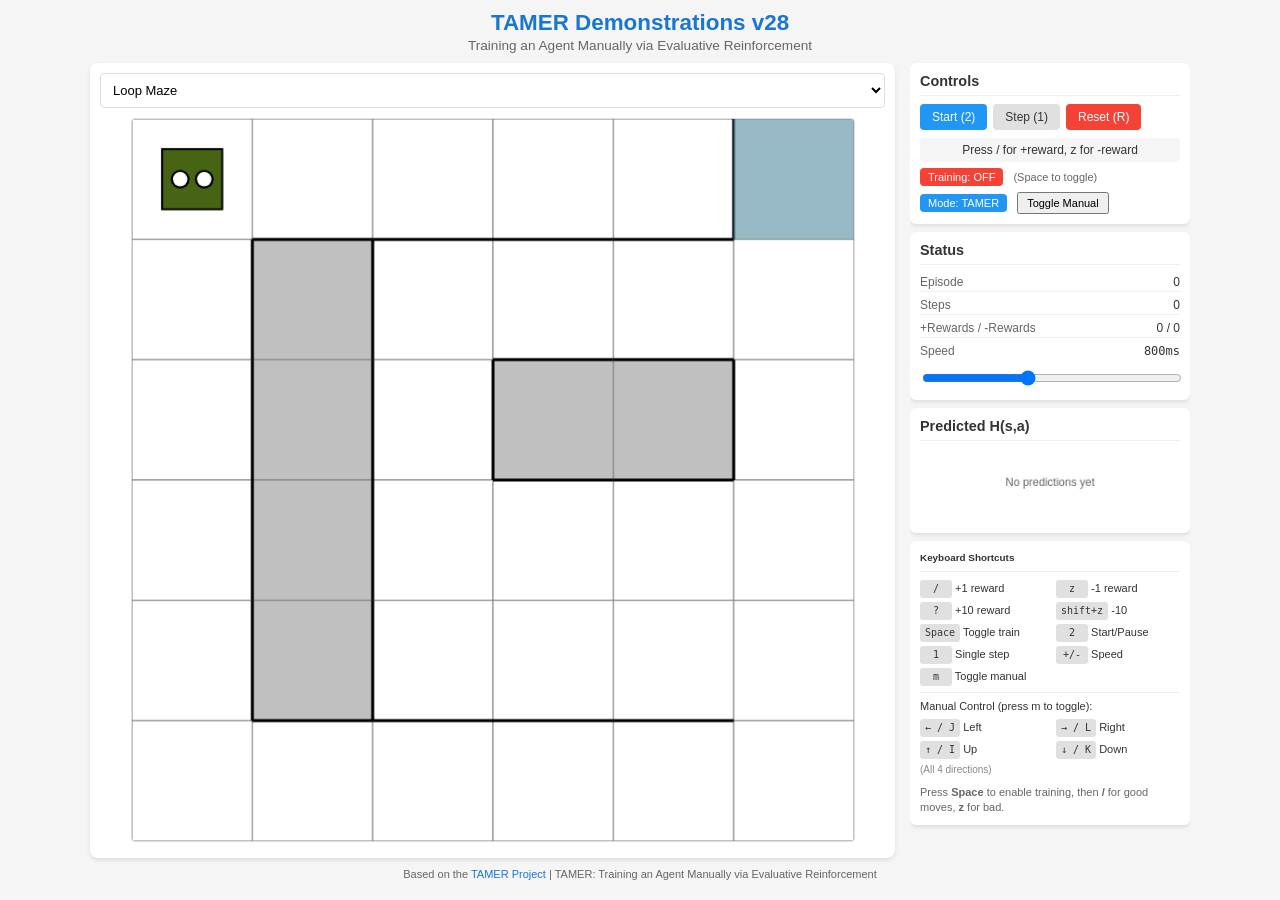
==== app.html @ c61ea343 "Update README.md and add intro landing page - Update README.md for GitHub publication - Add intro la" ====
<!DOCTYPE html>
<html lang="en">
<head>
    <meta charset="UTF-8">
    <meta name="viewport" content="width=device-width, initial-scale=1.0">
    <title>TAMER Demonstrations v28</title>
    <link rel="stylesheet" href="css/style.css?v=28">
</head>
<body>
    <div class="container">
        <header>
            <h1>TAMER Demonstrations v28</h1>
            <p>Training an Agent Manually via Evaluative Reinforcement</p>
        </header>

        <div class="main-content">
            <div class="canvas-container">
                <div class="env-selector">
                    <select id="environment-select">
                        <option value="loopmaze">Loop Maze</option>
                        <option value="mountaincar">Mountain Car</option>
                        <option value="cartpole">Cart Pole</option>
                        <option value="acrobot">Acrobot</option>
                        <option value="tetris">Tetris</option>
                        <option value="robotarm">Robot Arm</option>
                    </select>
                </div>
                <canvas id="game-canvas" width="400" height="400"></canvas>
            </div>

            <div class="sidebar">
                <div class="panel">
                    <h2>Controls</h2>
                    <div class="controls">
                        <button id="start-btn" class="primary">Start (2)</button>
                        <button id="step-btn" class="secondary">Step (1)</button>
                        <button id="reset-btn" class="danger">Reset (R)</button>
                    </div>
                    <div style="margin-top: 8px;">
                        <div id="reward-indicator">Press / for +reward, z for -reward</div>
                    </div>
                    <div style="margin-top: 6px; display: flex; align-items: center; gap: 10px;">
                        <span id="training-indicator" class="training-off">Training: OFF</span>
                        <span style="font-size: 11px; color: #666;">(Space to toggle)</span>
                    </div>
                    <div style="margin-top: 6px; display: flex; align-items: center; gap: 10px;">
                        <span id="mode-indicator" class="mode-tamer">Mode: TAMER</span>
                        <button id="mode-toggle-btn" class="secondary" style="padding: 3px 8px; font-size: 11px;">Toggle Manual</button>
                    </div>
                </div>

                <div class="panel">
                    <h2>Status</h2>
                    <div class="status">
                        <div class="status-item">
                            <span class="status-label">Episode</span>
                            <span class="status-value" id="episode-count">0</span>
                        </div>
                        <div class="status-item">
                            <span class="status-label">Steps</span>
                            <span class="status-value" id="step-count">0</span>
                        </div>
                        <div class="status-item">
                            <span class="status-label">+Rewards / -Rewards</span>
                            <span class="status-value"><span id="positive-rewards">0</span> / <span id="negative-rewards">0</span></span>
                        </div>
                        <div class="status-item">
                            <span class="status-label">Speed</span>
                            <span class="status-value" id="speed-indicator">800ms</span>
                        </div>
                    </div>
                    <div style="margin-top: 8px;">
                        <input type="range" id="speed-slider" min="0.001" max="2000" value="800" step="0.001" style="width: 100%;">
                    </div>
                </div>

                <div class="panel" id="action-values-panel">
                    <h2>Predicted H(s,a)</h2>
                    <canvas id="action-values-canvas" width="280" height="80"></canvas>
                    <div id="tetris-thumbnails-container" style="display: none;"></div>
                </div>

                <div class="panel instructions">
                    <h2>Keyboard Shortcuts</h2>
                    <div class="key-columns">
                        <div><span class="key">/</span> +1 reward</div>
                        <div><span class="key">z</span> -1 reward</div>
                        <div><span class="key">?</span> +10 reward</div>
                        <div><span class="key">shift+z</span> -10</div>
                        <div><span class="key">Space</span> Toggle train</div>
                        <div><span class="key">2</span> Start/Pause</div>
                        <div><span class="key">1</span> Single step</div>
                        <div><span class="key">+/-</span> Speed</div>
                        <div><span class="key">m</span> Toggle manual</div>
                    </div>
                    <div style="margin-top: 6px; padding-top: 6px; border-top: 1px solid #eee;">
                        <div style="font-weight: 500; margin-bottom: 4px; color: #333;">Manual Control (press m to toggle):</div>
                        <div id="manual-keys-info" class="key-columns">
                            <div><span class="key">← / J</span> Left</div>
                            <div><span class="key">→ / L</span> Right</div>
                            <div><span class="key">↑ / I</span> Up</div>
                            <div><span class="key">↓ / K</span> Down/None</div>
                        </div>
                        <div id="manual-env-note" style="font-size: 10px; color: #888; margin-top: 4px;">
                            (All 4 directions for Loop Maze/Robot Arm)
                        </div>
                    </div>
                    <p style="margin: 8px 0 0 0; color: #666;">
                        Press <b>Space</b> to enable training, then <b>/</b> for good moves, <b>z</b> for bad.
                    </p>
                </div>
            </div>
        </div>

        <footer>
            <p>Based on the <a href="https://github.com/bradknox/tamerproject" target="_blank">TAMER Project</a> | TAMER: Training an Agent Manually via Evaluative Reinforcement</p>
        </footer>
    </div>

    <script type="module">
        import { TamerApp } from './js/main.js?v=28';

        let app;

        // Default timestep durations in ms - from Java TAMER project
        // Continuous control (mountaincar, cartpole, acrobot, robotarm) use 200ms default
        // Discrete gridworld (loopmaze) uses 800ms from D05LoopMazeTamer.java
        // Tetris uses 150ms from TetrisTamerExp.java
        const DEFAULT_STEP_DURATIONS = {
            'loopmaze': 800,
            'mountaincar': 200,
            'cartpole': 200,
            'acrobot': 200,
            'tetris': 150,
            'robotarm': 200
        };

        function initApp(envName, useDefaultDuration = true) {
            if (app) {
                app.stop();
            }

            // Clear canvas before creating new app to prevent flashing
            const canvas = document.getElementById('game-canvas');
            const ctx = canvas.getContext('2d');
            ctx.clearRect(0, 0, canvas.width, canvas.height);

            // Reset manual control mode to TAMER when switching environments
            const modeIndicator = document.getElementById('mode-indicator');
            if (modeIndicator) {
                modeIndicator.textContent = 'Mode: TAMER';
                modeIndicator.className = 'mode-tamer';
            }

            // Get default duration for this environment
            const defaultDuration = DEFAULT_STEP_DURATIONS[envName] || 500;

            // Update slider to environment's default when switching environments
            if (useDefaultDuration) {
                document.getElementById('speed-slider').value = defaultDuration;
                updateSpeedIndicator(defaultDuration);
            }

            const stepDuration = useDefaultDuration ? defaultDuration : parseFloat(document.getElementById('speed-slider').value);

            app = new TamerApp('game-canvas', {
                environment: envName,
                stepDurationMs: stepDuration
            });

            app.onStep(() => updateStats());
            app.onEpisodeEnd((stats) => console.log('Episode ended:', stats));
            app.onReward((reward) => {
                updateStats();
                const indicator = document.getElementById('reward-indicator');
                indicator.textContent = reward > 0 ? `+${reward} reward given!` : `${reward} reward given!`;
                setTimeout(() => {
                    indicator.textContent = 'Press / for +reward, z for -reward';
                }, 400);
            });

            updateStats();
            updateManualKeysDisplay(envName);
        }

        function updateSpeedIndicator(speed) {
            let speedText;
            if (speed < 0.01) {
                speedText = speed.toFixed(3);
            } else if (speed < 1) {
                speedText = speed.toFixed(2);
            } else if (speed < 10) {
                speedText = speed.toFixed(1);
            } else {
                speedText = Math.round(speed).toString();
            }
            document.getElementById('speed-indicator').textContent = `${speedText}ms`;
        }

        function updateStats() {
            const stats = app.getStats();
            document.getElementById('episode-count').textContent = stats.totalEpisodes;
            document.getElementById('step-count').textContent = stats.stepsThisEp;
            document.getElementById('positive-rewards').textContent = stats.rewardsGiven.positive;
            document.getElementById('negative-rewards').textContent = stats.rewardsGiven.negative;

            // Update mode indicator
            const modeIndicator = document.getElementById('mode-indicator');
            if (modeIndicator) {
                modeIndicator.textContent = stats.isManualMode ? 'Mode: Manual' : 'Mode: TAMER';
                modeIndicator.className = stats.isManualMode ? 'mode-manual' : 'mode-tamer';
            }
        }

        // Update manual control keys display based on environment
        function updateManualKeysDisplay(envName) {
            const keysInfo = document.getElementById('manual-keys-info');
            const envNote = document.getElementById('manual-env-note');
            const toggleBtn = document.getElementById('mode-toggle-btn');

            if (!keysInfo || !envNote) return;

            if (envName === 'tetris') {
                keysInfo.innerHTML = '<div style="color: #888; font-style: italic;">Not available for Tetris</div>';
                envNote.textContent = '(Tetris uses extended actions)';
                if (toggleBtn) toggleBtn.disabled = true;
            } else if (envName === 'cartpole') {
                keysInfo.innerHTML = `
                    <div><span class="key">← / J</span> Push Left</div>
                    <div><span class="key">→ / L</span> Push Right</div>
                `;
                envNote.textContent = '(Only ←/→ for Cart Pole)';
                if (toggleBtn) toggleBtn.disabled = false;
            } else if (envName === 'mountaincar' || envName === 'acrobot') {
                keysInfo.innerHTML = `
                    <div><span class="key">← / J</span> Left/CCW</div>
                    <div><span class="key">↓ / K</span> Neutral</div>
                    <div><span class="key">→ / L</span> Right/CW</div>
                `;
                const name = envName === 'mountaincar' ? 'Mountain Car' : 'Acrobot';
                envNote.textContent = `(←/↓/→ for ${name}, no ↑)`;
                if (toggleBtn) toggleBtn.disabled = false;
            } else {
                // Loop Maze, Robot Arm - 4 directions
                keysInfo.innerHTML = `
                    <div><span class="key">← / J</span> Left</div>
                    <div><span class="key">→ / L</span> Right</div>
                    <div><span class="key">↑ / I</span> Up</div>
                    <div><span class="key">↓ / K</span> Down</div>
                `;
                envNote.textContent = '(All 4 directions)';
                if (toggleBtn) toggleBtn.disabled = false;
            }
        }

        initApp('loopmaze');

        document.getElementById('environment-select').addEventListener('change', (e) => {
            initApp(e.target.value);
        });

        document.getElementById('start-btn').addEventListener('click', () => {
            if (app.running) {
                app.pause();
                document.getElementById('start-btn').textContent = 'Start (2)';
            } else {
                app.start();
                document.getElementById('start-btn').textContent = 'Pause (2)';
            }
        });

        document.getElementById('step-btn').addEventListener('click', () => {
            if (!app.running) {
                app._singleStep();
                updateStats();
            }
        });

        document.getElementById('reset-btn').addEventListener('click', () => {
            app.reset();
            document.getElementById('start-btn').textContent = 'Start (2)';
            updateStats();
        });

        document.getElementById('speed-slider').addEventListener('input', (e) => {
            const speed = parseFloat(e.target.value);
            app.setStepDuration(speed);
            updateSpeedIndicator(speed);
        });

        document.getElementById('mode-toggle-btn').addEventListener('click', () => {
            const result = app.toggleManualControlMode();
            // Show feedback if Tetris (manual control not supported)
            if (result === false && document.getElementById('environment-select').value === 'tetris') {
                const indicator = document.getElementById('mode-indicator');
                const originalText = indicator.textContent;
                indicator.textContent = 'Manual control not supported for Tetris';
                indicator.style.color = '#f44336';
                setTimeout(() => {
                    indicator.textContent = originalText;
                    indicator.style.color = '';
                }, 2000);
            }
            updateStats();
        });

        setInterval(() => {
            document.getElementById('start-btn').textContent = app.running ? 'Pause (2)' : 'Start (2)';
        }, 100);
    </script>
</body>
</html>
---- css/style.css ----
/**
 * TAMER Web - Stylesheet
 */

* {
    box-sizing: border-box;
}

html, body {
    height: 100%;
    margin: 0;
    overflow: hidden;
}

body {
    font-family: -apple-system, BlinkMacSystemFont, 'Segoe UI', Roboto, Oxygen, Ubuntu, Cantarell, sans-serif;
    padding: 10px;
    background-color: #f5f5f5;
    color: #333;
}

.container {
    max-width: 1100px;
    height: 100%;
    margin: 0 auto;
    display: flex;
    flex-direction: column;
}

header {
    text-align: center;
    margin-bottom: 10px;
    flex-shrink: 0;
}

header h1 {
    margin: 0;
    font-size: 1.4em;
    color: #1976D2;
}

header p {
    margin: 2px 0 0 0;
    color: #666;
    font-size: 0.85em;
}

.main-content {
    display: flex;
    gap: 15px;
    flex: 1;
    min-height: 0;
    overflow: visible;
}

.canvas-container {
    flex: 1;
    background: white;
    border-radius: 8px;
    box-shadow: 0 2px 4px rgba(0,0,0,0.1);
    padding: 10px;
    display: flex;
    flex-direction: column;
    align-items: center;
    min-width: 0;
    min-height: 0;
    overflow: hidden;
}

.canvas-container canvas#game-canvas {
    display: block;
    border: 1px solid #ddd;
    border-radius: 4px;
    /* Size is controlled dynamically by JavaScript to maintain square aspect ratio */
    /* Center horizontally within flex column container */
    align-self: center;
}

/* Action values canvas in sidebar */
.panel canvas#action-values-canvas {
    display: block;
    width: 100%;
    height: auto;
}

/* Tetris thumbnails grid */
#tetris-thumbnails-container {
    display: flex;
    flex-wrap: wrap;
    gap: 4px;
    max-height: 300px;
    overflow-y: auto;
    padding: 2px;
}

.tetris-thumbnail {
    display: flex;
    flex-direction: column;
    align-items: center;
}

.tetris-thumbnail canvas {
    display: block;
}

.tetris-thumbnail .h-bar {
    display: block;
    margin-top: 1px;
    border: none;
}

.sidebar {
    width: 280px;
    flex-shrink: 0;
    display: flex;
    flex-direction: column;
    gap: 8px;
    overflow-y: auto;
}

.panel {
    background: white;
    border-radius: 6px;
    box-shadow: 0 2px 4px rgba(0,0,0,0.1);
    padding: 10px;
    flex-shrink: 0;
}

.panel h2 {
    margin: 0 0 8px 0;
    font-size: 0.9em;
    color: #333;
    border-bottom: 1px solid #eee;
    padding-bottom: 6px;
}

/* Controls */
.controls {
    display: flex;
    flex-wrap: wrap;
    gap: 6px;
}

.controls button {
    padding: 6px 12px;
    font-size: 12px;
    border: none;
    border-radius: 4px;
    cursor: pointer;
    transition: background-color 0.2s;
}

.controls button.primary {
    background-color: #2196F3;
    color: white;
}

.controls button.primary:hover {
    background-color: #1976D2;
}

.controls button.secondary {
    background-color: #e0e0e0;
    color: #333;
}

.controls button.secondary:hover {
    background-color: #bdbdbd;
}

.controls button.danger {
    background-color: #f44336;
    color: white;
}

.controls button.danger:hover {
    background-color: #d32f2f;
}

/* Status indicators */
.status {
    display: flex;
    flex-direction: column;
    gap: 4px;
}

.status-item {
    display: flex;
    justify-content: space-between;
    padding: 2px 0;
    border-bottom: 1px solid #f0f0f0;
    font-size: 12px;
}

.status-item:last-child {
    border-bottom: none;
}

.status-label {
    color: #666;
}

.status-value {
    font-weight: 500;
}

/* Training indicator */
#training-indicator {
    display: inline-block;
    padding: 3px 8px;
    border-radius: 4px;
    font-size: 11px;
    font-weight: 500;
}

.training-on {
    background-color: #4CAF50;
    color: white;
}

.training-off {
    background-color: #f44336;
    color: white;
}

/* Mode indicator (TAMER vs Manual) */
#mode-indicator {
    display: inline-block;
    padding: 3px 8px;
    border-radius: 4px;
    font-size: 11px;
    font-weight: 500;
}

.mode-tamer {
    background-color: #2196F3;
    color: white;
}

.mode-manual {
    background-color: #FF9800;
    color: white;
}

/* Reward indicator */
#reward-indicator {
    width: 100%;
    height: 24px;
    border-radius: 4px;
    transition: background-color 0.1s;
    display: flex;
    align-items: center;
    justify-content: center;
    font-weight: 500;
    font-size: 12px;
    background-color: #f5f5f5;
}

.flash-positive {
    background-color: #4CAF50 !important;
    color: white;
}

.flash-negative {
    background-color: #f44336 !important;
    color: white;
}

/* Instructions */
.instructions {
    font-size: 11px;
    line-height: 1.4;
}

.instructions h3 {
    margin: 0 0 4px 0;
    font-size: 12px;
    color: #333;
}

.key-list {
    list-style: none;
    padding: 0;
    margin: 0 0 8px 0;
}

.key-list li {
    margin-bottom: 2px;
    display: flex;
    align-items: center;
    gap: 8px;
}

.key {
    display: inline-block;
    min-width: 32px;
    padding: 2px 5px;
    background: #e0e0e0;
    border-radius: 3px;
    font-family: monospace;
    font-size: 10px;
    text-align: center;
}

/* Two-column key layout */
.key-columns {
    display: grid;
    grid-template-columns: 1fr 1fr;
    gap: 4px 12px;
}

/* Settings */
.settings label {
    display: flex;
    flex-direction: column;
    font-size: 12px;
}

.settings label span {
    margin-bottom: 4px;
    color: #666;
}

.settings select,
.settings input[type="range"] {
    width: 100%;
    padding: 6px;
    border: 1px solid #ddd;
    border-radius: 4px;
    font-size: 12px;
}

.settings input[type="range"] {
    padding: 0;
}

/* Environment selector */
.env-selector {
    margin-bottom: 10px;
    flex-shrink: 0;
    width: 100%;
    align-self: stretch;
}

.env-selector select {
    width: 100%;
    padding: 8px;
    font-size: 13px;
    border: 1px solid #ddd;
    border-radius: 4px;
    background-color: white;
}

/* Speed display */
#speed-indicator {
    font-family: monospace;
}

/* Footer */
footer {
    text-align: center;
    padding: 8px 0;
    color: #666;
    font-size: 11px;
    flex-shrink: 0;
}

footer p {
    margin: 2px 0;
}

footer a {
    color: #1976D2;
    text-decoration: none;
}

footer a:hover {
    text-decoration: underline;
}

/* Responsive */
@media (max-width: 768px) {
    body {
        overflow: auto;
    }

    .main-content {
        flex-direction: column;
    }

    .sidebar {
        width: 100%;
    }

    .canvas-container {
        min-height: 300px;
    }
}

@media (max-height: 700px) {
    header h1 {
        font-size: 1.2em;
    }

    header p {
        display: none;
    }

    .panel {
        padding: 8px;
    }

    .panel h2 {
        margin-bottom: 6px;
        padding-bottom: 4px;
    }
}

/* ===================== */
/* Intro/Landing Page    */
/* ===================== */

.intro-page {
    overflow: auto;
    display: flex;
    justify-content: center;
    align-items: flex-start;
    min-height: 100vh;
    padding: 40px 20px;
}

.intro-container {
    max-width: 600px;
    width: 100%;
}

.intro-header {
    text-align: center;
    margin-bottom: 30px;
}

.intro-header h1 {
    font-size: 2.2em;
    color: #1976D2;
    margin: 0 0 10px 0;
}

.intro-header .tagline {
    font-size: 1.1em;
    color: #555;
    margin: 0;
}

.intro-content {
    background: white;
    border-radius: 8px;
    box-shadow: 0 2px 8px rgba(0,0,0,0.1);
    padding: 30px;
}

.intro-content section {
    margin-bottom: 25px;
}

.intro-content section:last-of-type {
    margin-bottom: 30px;
}

.intro-content h2 {
    font-size: 1.1em;
    color: #333;
    margin: 0 0 12px 0;
    text-transform: uppercase;
    letter-spacing: 0.5px;
}

.how-it-works ol {
    margin: 0 0 15px 0;
    padding-left: 24px;
}

.how-it-works li {
    margin-bottom: 8px;
    line-height: 1.5;
}

.how-it-works p {
    margin: 0;
    color: #555;
    line-height: 1.5;
}

.tip {
    background: #f8f9fa;
    border-left: 3px solid #1976D2;
    padding: 15px;
    border-radius: 0 6px 6px 0;
}

.tip p {
    margin: 0;
    color: #555;
    line-height: 1.6;
}

.keys-section .keys-grid {
    display: flex;
    gap: 40px;
}

.keys-group h3 {
    font-size: 0.9em;
    color: #666;
    margin: 0 0 8px 0;
    font-weight: 500;
}

.keys-group > div {
    margin-bottom: 6px;
    font-size: 0.95em;
}

.intro-content .key {
    min-width: 40px;
}

.start-button {
    display: block;
    width: 100%;
    padding: 16px 32px;
    font-size: 1.2em;
    font-weight: 600;
    text-align: center;
    text-decoration: none;
    color: white;
    background-color: #1976D2;
    border: none;
    border-radius: 6px;
    cursor: pointer;
    transition: background-color 0.2s;
}

.start-button:hover {
    background-color: #1565C0;
}

.intro-footer {
    text-align: center;
    margin-top: 20px;
    color: #888;
    font-size: 0.85em;
}

.intro-footer a {
    color: #1976D2;
    text-decoration: none;
}

.intro-footer a:hover {
    text-decoration: underline;
}

@media (max-width: 480px) {
    .intro-page {
        padding: 20px 15px;
    }

    .intro-content {
        padding: 20px;
    }

    .keys-section .keys-grid {
        flex-direction: column;
        gap: 20px;
    }
}
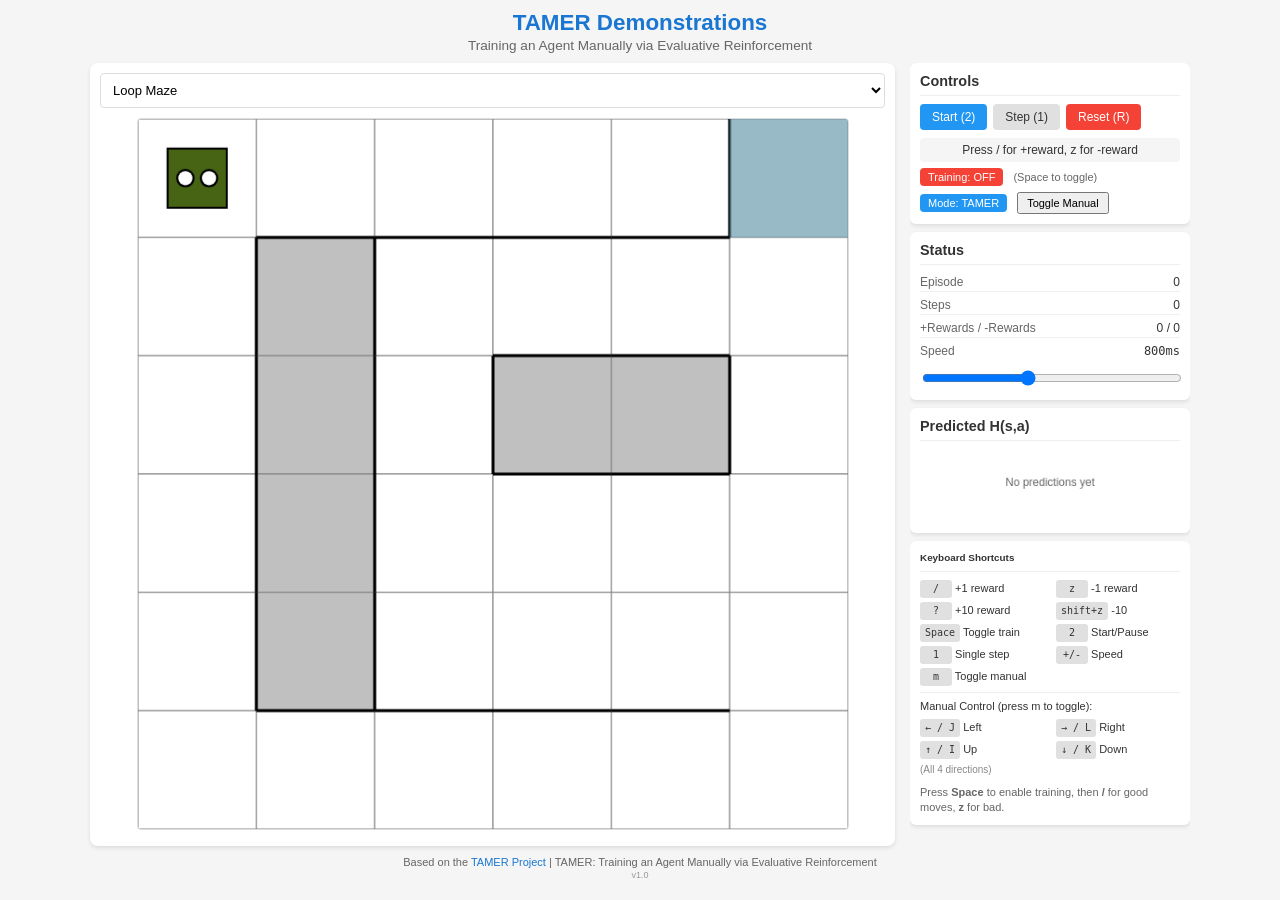
==== commit 38022315: "Release v1.0 - README updates and UI polish - Update README with strengths/weaknesses section and cl" ====
--- a/app.html
+++ b/app.html
@@ -3,13 +3,13 @@
 <head>
     <meta charset="UTF-8">
     <meta name="viewport" content="width=device-width, initial-scale=1.0">
-    <title>TAMER Demonstrations v28</title>
-    <link rel="stylesheet" href="css/style.css?v=28">
+    <title>TAMER Demonstrations</title>
+    <link rel="stylesheet" href="css/style.css?v=29">
 </head>
 <body>
     <div class="container">
         <header>
-            <h1>TAMER Demonstrations v28</h1>
+            <h1>TAMER Demonstrations</h1>
             <p>Training an Agent Manually via Evaluative Reinforcement</p>
         </header>
 
@@ -38,6 +38,9 @@
                     </div>
                     <div style="margin-top: 8px;">
                         <div id="reward-indicator">Press / for +reward, z for -reward</div>
+                    </div>
+                    <div id="tetris-feedback-note" style="display: none; margin-top: 8px; padding: 8px; background: #fff3cd; border-left: 3px solid #ffc107; border-radius: 0 4px 4px 0; font-size: 11px; line-height: 1.4;">
+                        <strong>Tetris tip:</strong> Give feedback for the <em>prior</em> piece placement. Do not give feedback for the piece currently in motion, which TAMER will misinterpret.
                     </div>
                     <div style="margin-top: 6px; display: flex; align-items: center; gap: 10px;">
                         <span id="training-indicator" class="training-off">Training: OFF</span>
@@ -114,11 +117,12 @@
 
         <footer>
             <p>Based on the <a href="https://github.com/bradknox/tamerproject" target="_blank">TAMER Project</a> | TAMER: Training an Agent Manually via Evaluative Reinforcement</p>
+            <p style="font-size: 9px; color: #999;">v1.0</p>
         </footer>
     </div>
 
     <script type="module">
-        import { TamerApp } from './js/main.js?v=28';
+        import { TamerApp } from './js/main.js?v=29';
 
         let app;
 
@@ -181,6 +185,12 @@
 
             updateStats();
             updateManualKeysDisplay(envName);
+
+            // Show/hide Tetris feedback note
+            const tetrisNote = document.getElementById('tetris-feedback-note');
+            if (tetrisNote) {
+                tetrisNote.style.display = envName === 'tetris' ? 'block' : 'none';
+            }
         }
 
         function updateSpeedIndicator(speed) {
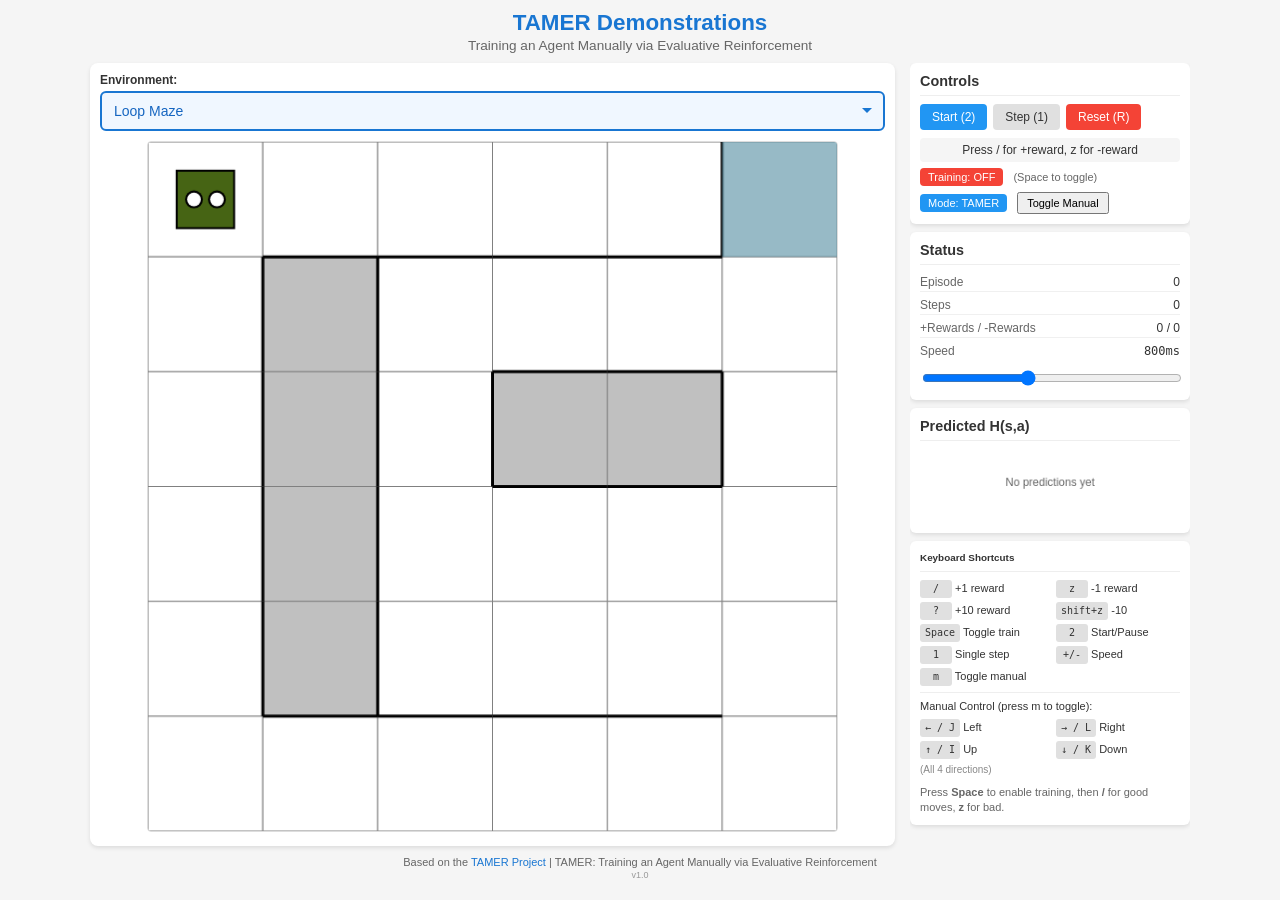
==== commit 871c9e4d: "Make environment dropdown more prominent - Add label and blue highlight for first-time users - Highl" ====
--- a/app.html
+++ b/app.html
@@ -4,7 +4,7 @@
     <meta charset="UTF-8">
     <meta name="viewport" content="width=device-width, initial-scale=1.0">
     <title>TAMER Demonstrations</title>
-    <link rel="stylesheet" href="css/style.css?v=29">
+    <link rel="stylesheet" href="css/style.css?v=31">
 </head>
 <body>
     <div class="container">
@@ -16,13 +16,14 @@
         <div class="main-content">
             <div class="canvas-container">
                 <div class="env-selector">
+                    <label for="environment-select">Environment:</label>
                     <select id="environment-select">
                         <option value="loopmaze">Loop Maze</option>
+                        <option value="tetris">Tetris</option>
                         <option value="mountaincar">Mountain Car</option>
                         <option value="cartpole">Cart Pole</option>
+                        <option value="robotarm">Robot Arm</option>
                         <option value="acrobot">Acrobot</option>
-                        <option value="tetris">Tetris</option>
-                        <option value="robotarm">Robot Arm</option>
                     </select>
                 </div>
                 <canvas id="game-canvas" width="400" height="400"></canvas>
@@ -265,9 +266,16 @@
 
         initApp('loopmaze');
 
-        document.getElementById('environment-select').addEventListener('change', (e) => {
+        // Highlight dropdown until first interaction
+        const envSelect = document.getElementById('environment-select');
+        envSelect.classList.add('highlight');
+        envSelect.addEventListener('change', (e) => {
+            envSelect.classList.remove('highlight');
             initApp(e.target.value);
-        });
+        }, { once: false });
+        envSelect.addEventListener('click', () => {
+            envSelect.classList.remove('highlight');
+        }, { once: true });
 
         document.getElementById('start-btn').addEventListener('click', () => {
             if (app.running) {
--- a/css/style.css
+++ b/css/style.css
@@ -342,13 +342,52 @@
     align-self: stretch;
 }
 
+.env-selector label {
+    display: block;
+    font-size: 12px;
+    font-weight: 600;
+    color: #333;
+    margin-bottom: 4px;
+}
+
 .env-selector select {
     width: 100%;
-    padding: 8px;
-    font-size: 13px;
+    padding: 10px 12px;
+    font-size: 14px;
+    font-weight: 500;
     border: 1px solid #ddd;
-    border-radius: 4px;
+    border-radius: 6px;
     background-color: white;
+    color: #333;
+    cursor: pointer;
+    appearance: none;
+    background-image: url("data:image/svg+xml,%3Csvg xmlns='http://www.w3.org/2000/svg' width='12' height='12' viewBox='0 0 12 12'%3E%3Cpath fill='%23666' d='M6 8L1 3h10z'/%3E%3C/svg%3E");
+    background-repeat: no-repeat;
+    background-position: right 10px center;
+    transition: all 0.3s ease;
+}
+
+.env-selector select:hover {
+    border-color: #999;
+}
+
+.env-selector select:focus {
+    outline: none;
+    border-color: #1976D2;
+    box-shadow: 0 0 0 2px rgba(25, 118, 210, 0.2);
+}
+
+/* Highlighted state for first-time users */
+.env-selector select.highlight {
+    border: 2px solid #1976D2;
+    background-color: #f0f7ff;
+    color: #1565C0;
+    background-image: url("data:image/svg+xml,%3Csvg xmlns='http://www.w3.org/2000/svg' width='12' height='12' viewBox='0 0 12 12'%3E%3Cpath fill='%231976D2' d='M6 8L1 3h10z'/%3E%3C/svg%3E");
+}
+
+.env-selector select.highlight:hover {
+    background-color: #e3f2fd;
+    border-color: #1565C0;
 }
 
 /* Speed display */
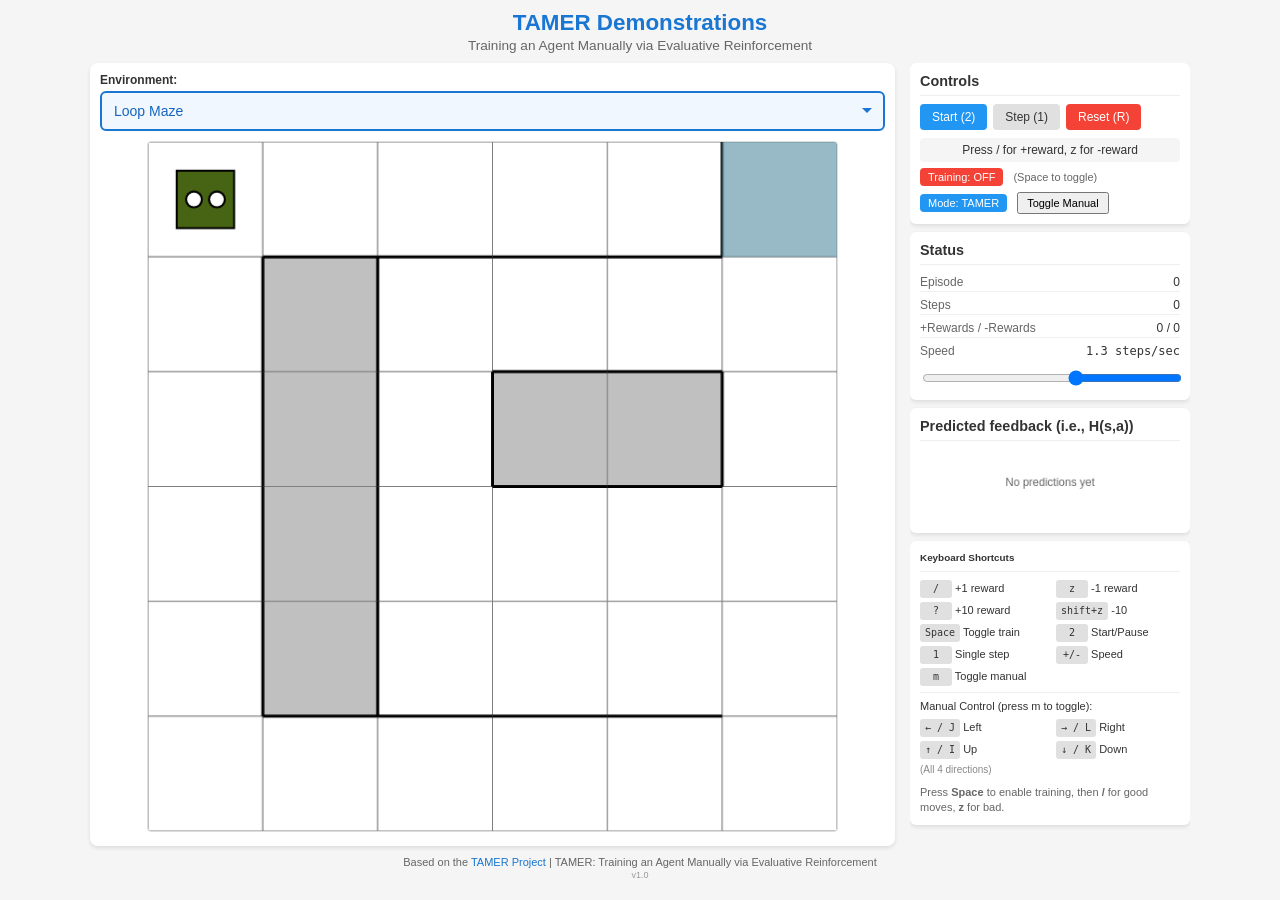
==== commit c340ae0d: "Reverse speed slider, flash training indicator, fix env switch leak - Speed slider now goes left=slo" ====
--- a/app.html
+++ b/app.html
@@ -70,16 +70,16 @@
                         </div>
                         <div class="status-item">
                             <span class="status-label">Speed</span>
-                            <span class="status-value" id="speed-indicator">800ms</span>
+                            <span class="status-value" id="speed-indicator">1.3 steps/sec</span>
                         </div>
                     </div>
                     <div style="margin-top: 8px;">
-                        <input type="range" id="speed-slider" min="0.001" max="2000" value="800" step="0.001" style="width: 100%;">
+                        <input type="range" id="speed-slider" min="0.001" max="2000" value="800" step="0.001" style="width: 100%; transform: scaleX(-1);">
                     </div>
                 </div>
 
                 <div class="panel" id="action-values-panel">
-                    <h2>Predicted H(s,a)</h2>
+                    <h2>Predicted feedback (i.e., H(s,a))</h2>
                     <canvas id="action-values-canvas" width="280" height="80"></canvas>
                     <div id="tetris-thumbnails-container" style="display: none;"></div>
                 </div>
@@ -142,7 +142,7 @@
 
         function initApp(envName, useDefaultDuration = true) {
             if (app) {
-                app.stop();
+                app.destroy();
             }
 
             // Clear canvas before creating new app to prevent flashing
@@ -194,18 +194,17 @@
             }
         }
 
-        function updateSpeedIndicator(speed) {
+        function updateSpeedIndicator(ms) {
+            const freq = 1000 / ms;
             let speedText;
-            if (speed < 0.01) {
-                speedText = speed.toFixed(3);
-            } else if (speed < 1) {
-                speedText = speed.toFixed(2);
-            } else if (speed < 10) {
-                speedText = speed.toFixed(1);
+            if (freq >= 100) {
+                speedText = Math.round(freq).toString();
+            } else if (freq >= 1) {
+                speedText = freq.toFixed(1);
             } else {
-                speedText = Math.round(speed).toString();
-            }
-            document.getElementById('speed-indicator').textContent = `${speedText}ms`;
+                speedText = freq.toFixed(2);
+            }
+            document.getElementById('speed-indicator').textContent = `${speedText} steps/sec`;
         }
 
         function updateStats() {
--- a/css/style.css
+++ b/css/style.css
@@ -211,6 +211,7 @@
     border-radius: 4px;
     font-size: 11px;
     font-weight: 500;
+    transition: background-color 0.15s, transform 0.15s;
 }
 
 .training-on {
@@ -221,6 +222,11 @@
 .training-off {
     background-color: #f44336;
     color: white;
+}
+
+.training-off-flash {
+    background-color: #ff8a80;
+    transform: scale(1.15);
 }
 
 /* Mode indicator (TAMER vs Manual) */
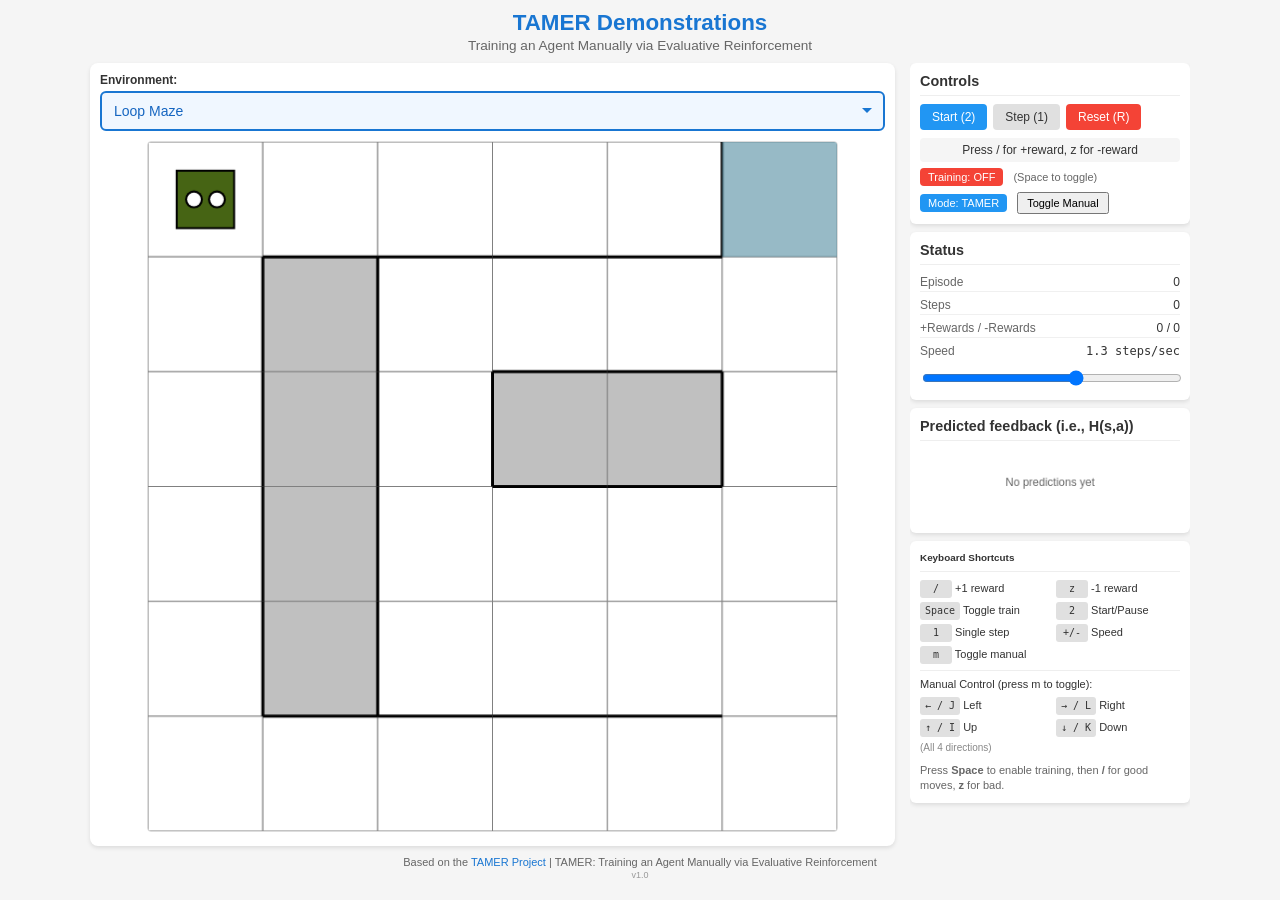
==== commit 0dd212fe: "UI polish: Tetris tip overlay, slider fix, button states, remove +/-10 keys - Show Tetris feedback t" ====
--- a/app.html
+++ b/app.html
@@ -27,6 +27,14 @@
                     </select>
                 </div>
                 <canvas id="game-canvas" width="400" height="400"></canvas>
+                <div id="tetris-tip-overlay" style="display: none; position: absolute; top: 0; left: 0; right: 0; bottom: 0; background: rgba(0,0,0,0.7); display: none; align-items: center; justify-content: center; z-index: 10;">
+                    <div style="background: #fff; border-radius: 8px; padding: 24px; max-width: 320px; text-align: center; box-shadow: 0 4px 20px rgba(0,0,0,0.3);">
+                        <div style="font-size: 24px; margin-bottom: 12px;">&#9888;</div>
+                        <p style="margin: 0 0 8px 0; font-size: 14px; font-weight: 600;">Tetris Feedback Tip</p>
+                        <p style="margin: 0 0 16px 0; font-size: 13px; line-height: 1.5; color: #444;">Give feedback for the <em>prior</em> piece placement, not the piece currently in motion. Feedback for the current piece will be misinterpreted by TAMER.</p>
+                        <button id="tetris-tip-dismiss" style="padding: 8px 24px; font-size: 13px; background: #4CAF50; color: white; border: none; border-radius: 4px; cursor: pointer;">Got it</button>
+                    </div>
+                </div>
             </div>
 
             <div class="sidebar">
@@ -74,7 +82,7 @@
                         </div>
                     </div>
                     <div style="margin-top: 8px;">
-                        <input type="range" id="speed-slider" min="0.001" max="2000" value="800" step="0.001" style="width: 100%; transform: scaleX(-1);">
+                        <input type="range" id="speed-slider" min="0" max="2000" value="1200" step="1" style="width: 100%;">
                     </div>
                 </div>
 
@@ -89,8 +97,6 @@
                     <div class="key-columns">
                         <div><span class="key">/</span> +1 reward</div>
                         <div><span class="key">z</span> -1 reward</div>
-                        <div><span class="key">?</span> +10 reward</div>
-                        <div><span class="key">shift+z</span> -10</div>
                         <div><span class="key">Space</span> Toggle train</div>
                         <div><span class="key">2</span> Start/Pause</div>
                         <div><span class="key">1</span> Single step</div>
@@ -123,7 +129,7 @@
     </div>
 
     <script type="module">
-        import { TamerApp } from './js/main.js?v=29';
+        import { TamerApp } from './js/main.js?v=30';
 
         let app;
 
@@ -162,11 +168,11 @@
 
             // Update slider to environment's default when switching environments
             if (useDefaultDuration) {
-                document.getElementById('speed-slider').value = defaultDuration;
+                document.getElementById('speed-slider').value = 2000 - defaultDuration;
                 updateSpeedIndicator(defaultDuration);
             }
 
-            const stepDuration = useDefaultDuration ? defaultDuration : parseFloat(document.getElementById('speed-slider').value);
+            const stepDuration = useDefaultDuration ? defaultDuration : Math.max(0.001, 2000 - parseFloat(document.getElementById('speed-slider').value));
 
             app = new TamerApp('game-canvas', {
                 environment: envName,
@@ -187,10 +193,14 @@
             updateStats();
             updateManualKeysDisplay(envName);
 
-            // Show/hide Tetris feedback note
+            // Show/hide Tetris feedback note and overlay
             const tetrisNote = document.getElementById('tetris-feedback-note');
             if (tetrisNote) {
                 tetrisNote.style.display = envName === 'tetris' ? 'block' : 'none';
+            }
+            const tetrisOverlay = document.getElementById('tetris-tip-overlay');
+            if (tetrisOverlay) {
+                tetrisOverlay.style.display = envName === 'tetris' ? 'flex' : 'none';
             }
         }
 
@@ -279,10 +289,8 @@
         document.getElementById('start-btn').addEventListener('click', () => {
             if (app.running) {
                 app.pause();
-                document.getElementById('start-btn').textContent = 'Start (2)';
             } else {
                 app.start();
-                document.getElementById('start-btn').textContent = 'Pause (2)';
             }
         });
 
@@ -295,14 +303,13 @@
 
         document.getElementById('reset-btn').addEventListener('click', () => {
             app.reset();
-            document.getElementById('start-btn').textContent = 'Start (2)';
             updateStats();
         });
 
         document.getElementById('speed-slider').addEventListener('input', (e) => {
-            const speed = parseFloat(e.target.value);
-            app.setStepDuration(speed);
-            updateSpeedIndicator(speed);
+            const ms = Math.max(0.001, 2000 - parseFloat(e.target.value));
+            app.setStepDuration(ms);
+            updateSpeedIndicator(ms);
         });
 
         document.getElementById('mode-toggle-btn').addEventListener('click', () => {
@@ -321,8 +328,23 @@
             updateStats();
         });
 
+        document.getElementById('tetris-tip-dismiss').addEventListener('click', () => {
+            document.getElementById('tetris-tip-overlay').style.display = 'none';
+        });
+
         setInterval(() => {
-            document.getElementById('start-btn').textContent = app.running ? 'Pause (2)' : 'Start (2)';
+            const btn = document.getElementById('start-btn');
+            const neverStarted = !app.running && !app.paused && app.totalEpisodes === 0;
+            if (app.running) {
+                btn.textContent = 'Pause (2)';
+                btn.classList.remove('pulse');
+            } else if (neverStarted) {
+                btn.textContent = 'Start (2)';
+                btn.classList.add('pulse');
+            } else {
+                btn.textContent = 'Resume (2)';
+                btn.classList.remove('pulse');
+            }
         }, 100);
     </script>
 </body>
--- a/css/style.css
+++ b/css/style.css
@@ -54,6 +54,7 @@
 }
 
 .canvas-container {
+    position: relative;
     flex: 1;
     background: white;
     border-radius: 8px;
@@ -157,6 +158,15 @@
 
 .controls button.primary:hover {
     background-color: #1976D2;
+}
+
+.controls button.pulse {
+    animation: pulse-btn 1.5s ease-in-out infinite;
+}
+
+@keyframes pulse-btn {
+    0%, 100% { box-shadow: 0 0 0 0 rgba(33, 150, 243, 0.5); }
+    50% { box-shadow: 0 0 0 8px rgba(33, 150, 243, 0); }
 }
 
 .controls button.secondary {
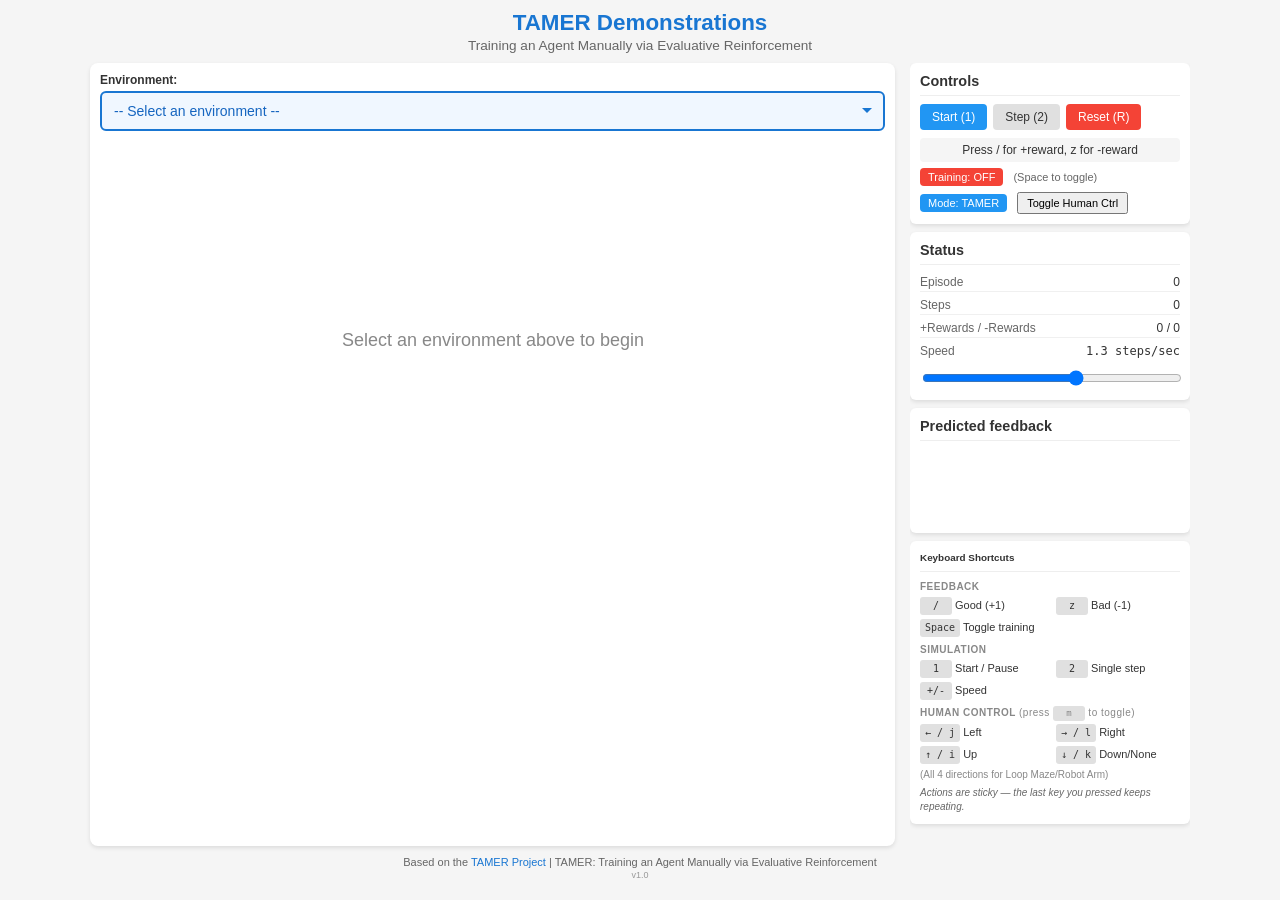
==== commit ffa1d03d: "UI/UX feedback improvements: overlays, naming, key bindings, layout - Add credit assignment timing t" ====
--- a/app.html
+++ b/app.html
@@ -18,6 +18,7 @@
                 <div class="env-selector">
                     <label for="environment-select">Environment:</label>
                     <select id="environment-select">
+                        <option value="" disabled selected>-- Select an environment --</option>
                         <option value="loopmaze">Loop Maze</option>
                         <option value="tetris">Tetris</option>
                         <option value="mountaincar">Mountain Car</option>
@@ -35,14 +36,30 @@
                         <button id="tetris-tip-dismiss" style="padding: 8px 24px; font-size: 13px; background: #4CAF50; color: white; border: none; border-radius: 4px; cursor: pointer;">Got it</button>
                     </div>
                 </div>
+                <div id="credit-tip-overlay" style="display: none; position: absolute; top: 0; left: 0; right: 0; bottom: 0; background: rgba(0,0,0,0.7); align-items: center; justify-content: center; z-index: 10;">
+                    <div style="background: #fff; border-radius: 8px; padding: 24px; max-width: 340px; text-align: center; box-shadow: 0 4px 20px rgba(0,0,0,0.3);">
+                        <div style="font-size: 24px; margin-bottom: 12px;">&#9201;</div>
+                        <p style="margin: 0 0 8px 0; font-size: 14px; font-weight: 600;">Feedback Timing Tip</p>
+                        <p style="margin: 0 0 16px 0; font-size: 13px; line-height: 1.5; color: #444;">Once you toggle training on, try to give feedback (<b>/</b> or <b>z</b>) as quickly as possible after the action you&rsquo;re rating. That said, the system does expect small delays and handles them automatically &mdash; just do your best!</p>
+                        <button id="credit-tip-dismiss" style="padding: 8px 24px; font-size: 13px; background: #4CAF50; color: white; border: none; border-radius: 4px; cursor: pointer;">Got it</button>
+                    </div>
+                </div>
+                <div id="human-control-overlay" style="display: none; position: absolute; top: 0; left: 0; right: 0; bottom: 0; background: rgba(0,0,0,0.7); align-items: center; justify-content: center; z-index: 10;">
+                    <div style="background: #fff; border-radius: 8px; padding: 24px; max-width: 340px; text-align: center; box-shadow: 0 4px 20px rgba(0,0,0,0.3);">
+                        <div style="font-size: 24px; margin-bottom: 12px;">&#127918;</div>
+                        <p style="margin: 0 0 8px 0; font-size: 14px; font-weight: 600;">Human Control Mode</p>
+                        <p id="human-control-overlay-text" style="margin: 0 0 16px 0; font-size: 13px; line-height: 1.5; color: #444;"></p>
+                        <button id="human-control-dismiss" style="padding: 8px 24px; font-size: 13px; background: #4CAF50; color: white; border: none; border-radius: 4px; cursor: pointer;">Got it</button>
+                    </div>
+                </div>
             </div>
 
             <div class="sidebar">
                 <div class="panel">
                     <h2>Controls</h2>
                     <div class="controls">
-                        <button id="start-btn" class="primary">Start (2)</button>
-                        <button id="step-btn" class="secondary">Step (1)</button>
+                        <button id="start-btn" class="primary">Start (1)</button>
+                        <button id="step-btn" class="secondary">Step (2)</button>
                         <button id="reset-btn" class="danger">Reset (R)</button>
                     </div>
                     <div style="margin-top: 8px;">
@@ -56,8 +73,8 @@
                         <span style="font-size: 11px; color: #666;">(Space to toggle)</span>
                     </div>
                     <div style="margin-top: 6px; display: flex; align-items: center; gap: 10px;">
-                        <span id="mode-indicator" class="mode-tamer">Mode: TAMER</span>
-                        <button id="mode-toggle-btn" class="secondary" style="padding: 3px 8px; font-size: 11px;">Toggle Manual</button>
+                        <span id="mode-indicator" class="mode-tamer" style="white-space: nowrap;">Mode: TAMER</span>
+                        <button id="mode-toggle-btn" class="secondary" style="padding: 3px 8px; font-size: 11px; white-space: nowrap;">Toggle Human Ctrl</button>
                     </div>
                 </div>
 
@@ -87,37 +104,38 @@
                 </div>
 
                 <div class="panel" id="action-values-panel">
-                    <h2>Predicted feedback (i.e., H(s,a))</h2>
+                    <h2>Predicted feedback</h2>
                     <canvas id="action-values-canvas" width="280" height="80"></canvas>
                     <div id="tetris-thumbnails-container" style="display: none;"></div>
                 </div>
 
                 <div class="panel instructions">
                     <h2>Keyboard Shortcuts</h2>
+                    <div style="font-size: 10px; font-weight: 600; color: #888; text-transform: uppercase; letter-spacing: 0.5px; margin-bottom: 3px;">Feedback</div>
                     <div class="key-columns">
-                        <div><span class="key">/</span> +1 reward</div>
-                        <div><span class="key">z</span> -1 reward</div>
-                        <div><span class="key">Space</span> Toggle train</div>
-                        <div><span class="key">2</span> Start/Pause</div>
-                        <div><span class="key">1</span> Single step</div>
+                        <div><span class="key">/</span> Good (+1)</div>
+                        <div><span class="key">z</span> Bad (-1)</div>
+                        <div><span class="key">Space</span> Toggle training</div>
+                    </div>
+                    <div style="font-size: 10px; font-weight: 600; color: #888; text-transform: uppercase; letter-spacing: 0.5px; margin-top: 6px; margin-bottom: 3px;">Simulation</div>
+                    <div class="key-columns">
+                        <div><span class="key">1</span> Start / Pause</div>
+                        <div><span class="key">2</span> Single step</div>
                         <div><span class="key">+/-</span> Speed</div>
-                        <div><span class="key">m</span> Toggle manual</div>
-                    </div>
-                    <div style="margin-top: 6px; padding-top: 6px; border-top: 1px solid #eee;">
-                        <div style="font-weight: 500; margin-bottom: 4px; color: #333;">Manual Control (press m to toggle):</div>
-                        <div id="manual-keys-info" class="key-columns">
-                            <div><span class="key">← / J</span> Left</div>
-                            <div><span class="key">→ / L</span> Right</div>
-                            <div><span class="key">↑ / I</span> Up</div>
-                            <div><span class="key">↓ / K</span> Down/None</div>
-                        </div>
-                        <div id="manual-env-note" style="font-size: 10px; color: #888; margin-top: 4px;">
-                            (All 4 directions for Loop Maze/Robot Arm)
-                        </div>
-                    </div>
-                    <p style="margin: 8px 0 0 0; color: #666;">
-                        Press <b>Space</b> to enable training, then <b>/</b> for good moves, <b>z</b> for bad.
-                    </p>
+                    </div>
+                    <div style="font-size: 10px; font-weight: 600; color: #888; text-transform: uppercase; letter-spacing: 0.5px; margin-top: 6px; margin-bottom: 3px;">Human Control <span style="font-weight: 400; text-transform: none;">(press <span class="key" style="font-size: 9px; padding: 1px 4px;">m</span> to toggle)</span></div>
+                    <div id="manual-keys-info" class="key-columns">
+                        <div><span class="key">← / j</span> Left</div>
+                        <div><span class="key">→ / l</span> Right</div>
+                        <div><span class="key">↑ / i</span> Up</div>
+                        <div><span class="key">↓ / k</span> Down/None</div>
+                    </div>
+                    <div id="manual-env-note" style="font-size: 10px; color: #888; margin-top: 4px;">
+                        (All 4 directions for Loop Maze/Robot Arm)
+                    </div>
+                    <div style="font-size: 10px; color: #666; margin-top: 4px; font-style: italic;">
+                        Actions are sticky &mdash; the last key you pressed keeps repeating.
+                    </div>
                 </div>
             </div>
         </div>
@@ -132,6 +150,8 @@
         import { TamerApp } from './js/main.js?v=30';
 
         let app;
+        let shownCreditSplash = false;
+        let shownHumanControlSplash = false;
 
         // Default timestep durations in ms - from Java TAMER project
         // Continuous control (mountaincar, cartpole, acrobot, robotarm) use 200ms default
@@ -202,6 +222,17 @@
             if (tetrisOverlay) {
                 tetrisOverlay.style.display = envName === 'tetris' ? 'flex' : 'none';
             }
+
+            // Show credit assignment tip for non-Tetris environments (once per session)
+            const creditOverlay = document.getElementById('credit-tip-overlay');
+            if (creditOverlay) {
+                if (envName !== 'tetris' && !shownCreditSplash) {
+                    creditOverlay.style.display = 'flex';
+                    shownCreditSplash = true;
+                } else {
+                    creditOverlay.style.display = 'none';
+                }
+            }
         }
 
         function updateSpeedIndicator(ms) {
@@ -218,6 +249,7 @@
         }
 
         function updateStats() {
+            if (!app) return;
             const stats = app.getStats();
             document.getElementById('episode-count').textContent = stats.totalEpisodes;
             document.getElementById('step-count').textContent = stats.stepsThisEp;
@@ -227,8 +259,8 @@
             // Update mode indicator
             const modeIndicator = document.getElementById('mode-indicator');
             if (modeIndicator) {
-                modeIndicator.textContent = stats.isManualMode ? 'Mode: Manual' : 'Mode: TAMER';
-                modeIndicator.className = stats.isManualMode ? 'mode-manual' : 'mode-tamer';
+                modeIndicator.textContent = stats.isManualMode ? 'Mode: Human Control' : 'Mode: TAMER';
+                modeIndicator.className = stats.isManualMode ? 'mode-human' : 'mode-tamer';
             }
         }
 
@@ -273,20 +305,50 @@
             }
         }
 
-        initApp('loopmaze');
-
-        // Highlight dropdown until first interaction
+        function showHumanControlOverlay() {
+            const envName = document.getElementById('environment-select').value;
+            let keysText;
+            if (envName === 'cartpole') {
+                keysText = '<b>&larr;/j</b> (push left) and <b>&rarr;/l</b> (push right)';
+            } else if (envName === 'mountaincar' || envName === 'acrobot') {
+                keysText = '<b>&larr;/j</b> (left), <b>&darr;/k</b> (neutral), and <b>&rarr;/l</b> (right)';
+            } else {
+                keysText = '<b>&larr;/j</b>, <b>&rarr;/l</b>, <b>&uarr;/i</b>, and <b>&darr;/k</b>';
+            }
+            document.getElementById('human-control-overlay-text').innerHTML =
+                'You now control the agent using ' + keysText +
+                '. Actions are <b>sticky</b> &mdash; the last key you pressed keeps repeating each step until you press a different key.';
+            document.getElementById('human-control-overlay').style.display = 'flex';
+            shownHumanControlSplash = true;
+        }
+
+        // Draw instructional text on canvas before any environment is loaded
+        function drawCanvasPlaceholder() {
+            const canvas = document.getElementById('game-canvas');
+            const ctx = canvas.getContext('2d');
+            ctx.clearRect(0, 0, canvas.width, canvas.height);
+            ctx.fillStyle = '#888';
+            ctx.font = '18px -apple-system, BlinkMacSystemFont, "Segoe UI", Roboto, sans-serif';
+            ctx.textAlign = 'center';
+            ctx.textBaseline = 'middle';
+            ctx.fillText('Select an environment above to begin', canvas.width / 2, canvas.height / 2);
+        }
+        drawCanvasPlaceholder();
+
+        // Highlight dropdown until first selection
         const envSelect = document.getElementById('environment-select');
         envSelect.classList.add('highlight');
         envSelect.addEventListener('change', (e) => {
+            if (!e.target.value) return; // ignore placeholder
             envSelect.classList.remove('highlight');
+            // Remove the placeholder option after first selection
+            const placeholder = envSelect.querySelector('option[value=""]');
+            if (placeholder) placeholder.remove();
             initApp(e.target.value);
         }, { once: false });
-        envSelect.addEventListener('click', () => {
-            envSelect.classList.remove('highlight');
-        }, { once: true });
 
         document.getElementById('start-btn').addEventListener('click', () => {
+            if (!app) return;
             if (app.running) {
                 app.pause();
             } else {
@@ -295,6 +357,7 @@
         });
 
         document.getElementById('step-btn').addEventListener('click', () => {
+            if (!app) return;
             if (!app.running) {
                 app._singleStep();
                 updateStats();
@@ -302,29 +365,36 @@
         });
 
         document.getElementById('reset-btn').addEventListener('click', () => {
+            if (!app) return;
             app.reset();
             updateStats();
         });
 
         document.getElementById('speed-slider').addEventListener('input', (e) => {
+            if (!app) return;
             const ms = Math.max(0.001, 2000 - parseFloat(e.target.value));
             app.setStepDuration(ms);
             updateSpeedIndicator(ms);
         });
 
         document.getElementById('mode-toggle-btn').addEventListener('click', () => {
+            if (!app) return;
             const result = app.toggleManualControlMode();
-            // Show feedback if Tetris (manual control not supported)
+            // Show feedback if Tetris (human control not supported)
             if (result === false && document.getElementById('environment-select').value === 'tetris') {
                 const indicator = document.getElementById('mode-indicator');
                 const originalText = indicator.textContent;
-                indicator.textContent = 'Manual control not supported for Tetris';
+                indicator.textContent = 'Human control not supported for Tetris';
                 indicator.style.color = '#f44336';
                 setTimeout(() => {
                     indicator.textContent = originalText;
                     indicator.style.color = '';
                 }, 2000);
             }
+            // Show human control overlay on first activation
+            if (app.manualControlMode && !shownHumanControlSplash) {
+                showHumanControlOverlay();
+            }
             updateStats();
         });
 
@@ -332,17 +402,33 @@
             document.getElementById('tetris-tip-overlay').style.display = 'none';
         });
 
+        document.getElementById('credit-tip-dismiss').addEventListener('click', () => {
+            document.getElementById('credit-tip-overlay').style.display = 'none';
+        });
+
+        document.getElementById('human-control-dismiss').addEventListener('click', () => {
+            document.getElementById('human-control-overlay').style.display = 'none';
+        });
+
+        // Show human control overlay when 'm' key activates human control mode
+        document.addEventListener('keydown', (e) => {
+            if (e.key.toLowerCase() === 'm' && app && app.manualControlMode && !shownHumanControlSplash) {
+                showHumanControlOverlay();
+            }
+        });
+
         setInterval(() => {
+            if (!app) return;
             const btn = document.getElementById('start-btn');
             const neverStarted = !app.running && !app.paused && app.totalEpisodes === 0;
             if (app.running) {
-                btn.textContent = 'Pause (2)';
+                btn.textContent = 'Pause (1)';
                 btn.classList.remove('pulse');
             } else if (neverStarted) {
-                btn.textContent = 'Start (2)';
+                btn.textContent = 'Start (1)';
                 btn.classList.add('pulse');
             } else {
-                btn.textContent = 'Resume (2)';
+                btn.textContent = 'Resume (1)';
                 btn.classList.remove('pulse');
             }
         }, 100);
--- a/css/style.css
+++ b/css/style.css
@@ -70,7 +70,7 @@
 
 .canvas-container canvas#game-canvas {
     display: block;
-    border: 1px solid #ddd;
+    border: none;
     border-radius: 4px;
     /* Size is controlled dynamically by JavaScript to maintain square aspect ratio */
     /* Center horizontally within flex column container */
@@ -253,7 +253,7 @@
     color: white;
 }
 
-.mode-manual {
+.mode-human {
     background-color: #FF9800;
     color: white;
 }
